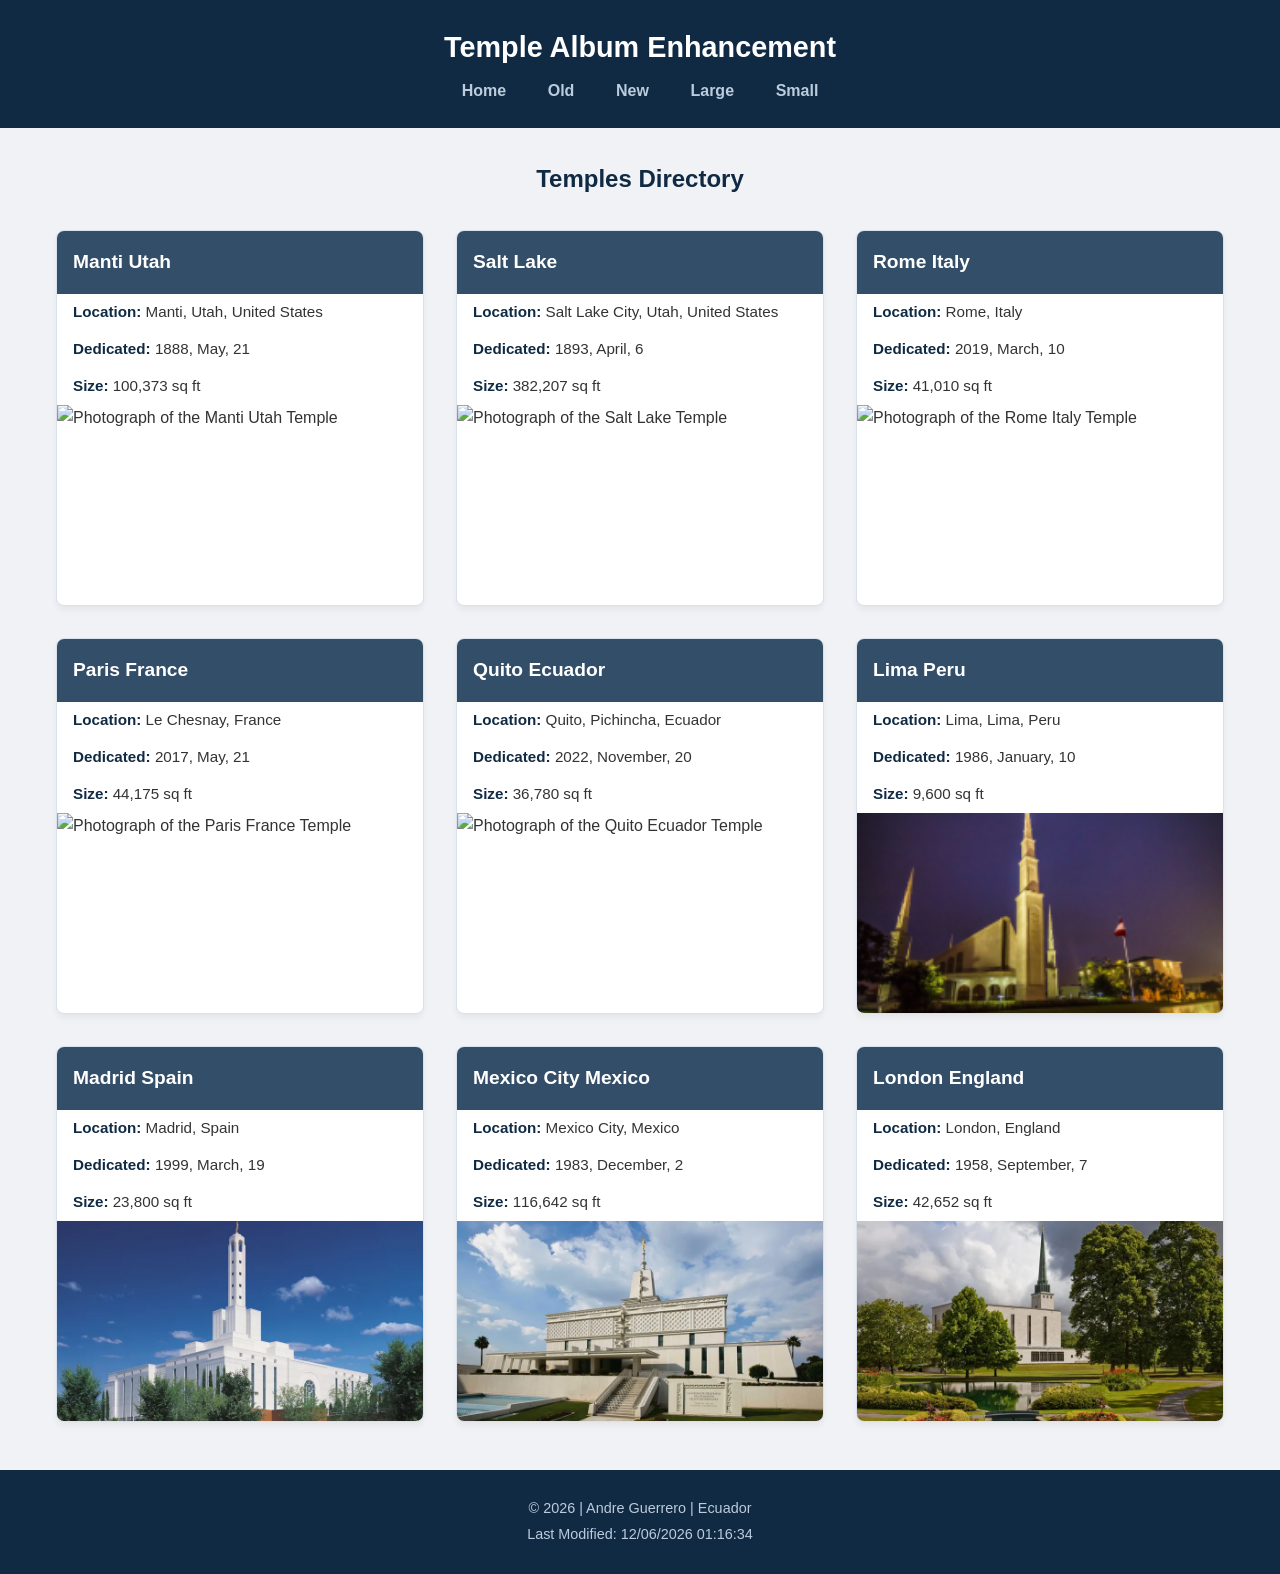
==== filtered-temples.html @ b5c039dc "updates 3" ====
<!DOCTYPE html>
<html lang="en">
<head>
    <meta charset="UTF-8">
    <meta name="viewport" content="width=device-width, initial-scale=1.0">
    <title>W04 Assignment: Filtered Temples</title>
    <meta name="description" content="Dynamic Temple Album Enhancement webpage using JavaScript array filtering and native lazy loading for WDD 131.">
    <meta name="author" content="Andre Guerrero">
    <link rel="stylesheet" href="styles/filtered-temples.css">
    <script src="scripts/filtered-temples.js" defer></script>
</head>
<body>
    <header>
        <h1>Temple Album Enhancement</h1>
        <nav>
            <ul>
                <li><a href="#" id="home">Home</a></li>
                <li><a href="#" id="old">Old</a></li>
                <li><a href="#" id="new">New</a></li>
                <li><a href="#" id="large">Large</a></li>
                <li><a href="#" id="small">Small</a></li>
            </ul>
        </nav>
    </header>

    <main>
        <h2>Temples Directory</h2>
        <div id="temple-cards-container"></div>
    </main>

    <footer>
        <p>&copy; <span id="currentyear"></span> | Andre Guerrero | Ecuador</p>
        <p>Last Modified: <span id="lastModified"></span></p>
    </footer>
</body>
</html>
---- styles/filtered-temples.css ----
/* Resets básicos */
* {
    margin: 0;
    padding: 0;
    box-sizing: border-box;
}

body {
    font-family: 'Segoe UI', Arial, sans-serif;
    line-height: 1.6;
    background-color: #f0f2f5;
    color: #333;
}

header {
    background-color: #102a43;
    color: white;
    padding: 1.5rem 1rem;
    text-align: center;
}

header h1 {
    margin-bottom: 0.5rem;
    font-size: 1.8rem;
}

nav ul {
    list-style: none;
    display: flex;
    justify-content: center;
    flex-wrap: wrap;
    gap: 1rem;
}

nav a {
    color: #bcccdc;
    text-decoration: none;
    font-weight: bold;
    padding: 0.4rem 0.8rem;
    transition: color 0.3s, background-color 0.3s;
}

nav a:hover {
    color: white;
    background-color: #243b53;
    border-radius: 4px;
}

main {
    max-width: 1200px;
    margin: 2rem auto;
    padding: 0 1rem;
}

main h2 {
    text-align: center;
    margin-bottom: 2rem;
    color: #102a43;
}

/* Contenedor Grid Responsivo */
#temple-cards-container {
    display: grid;
    grid-template-columns: repeat(auto-fit, minmax(280px, 1fr));
    gap: 2rem;
}

/* Estilos de las Tarjetas Dinámicas */
.temple-card {
    background: white;
    border: 1px solid #d9e2ec;
    border-radius: 8px;
    overflow: hidden;
    box-shadow: 0 4px 6px rgba(0, 0, 0, 0.05);
    display: flex;
    flex-direction: column;
}

.temple-card h3 {
    background-color: #334e68;
    color: white;
    padding: 1rem;
    font-size: 1.2rem;
}

.temple-card p {
    padding: 0.4rem 1rem;
    font-size: 0.95rem;
}

.temple-card p span {
    font-weight: bold;
    color: #102a43;
}

.temple-card img {
    width: 100%;
    height: 200px;
    object-fit: cover;
    margin-top: auto; /* Empuja la imagen siempre al fondo de la tarjeta */
    display: block;
}

footer {
    background-color: #102a43;
    color: #bcccdc;
    text-align: center;
    padding: 1.5rem 1rem;
    margin-top: 3rem;
    font-size: 0.9rem;
}

footer p {
    margin: 0.2rem 0;
}
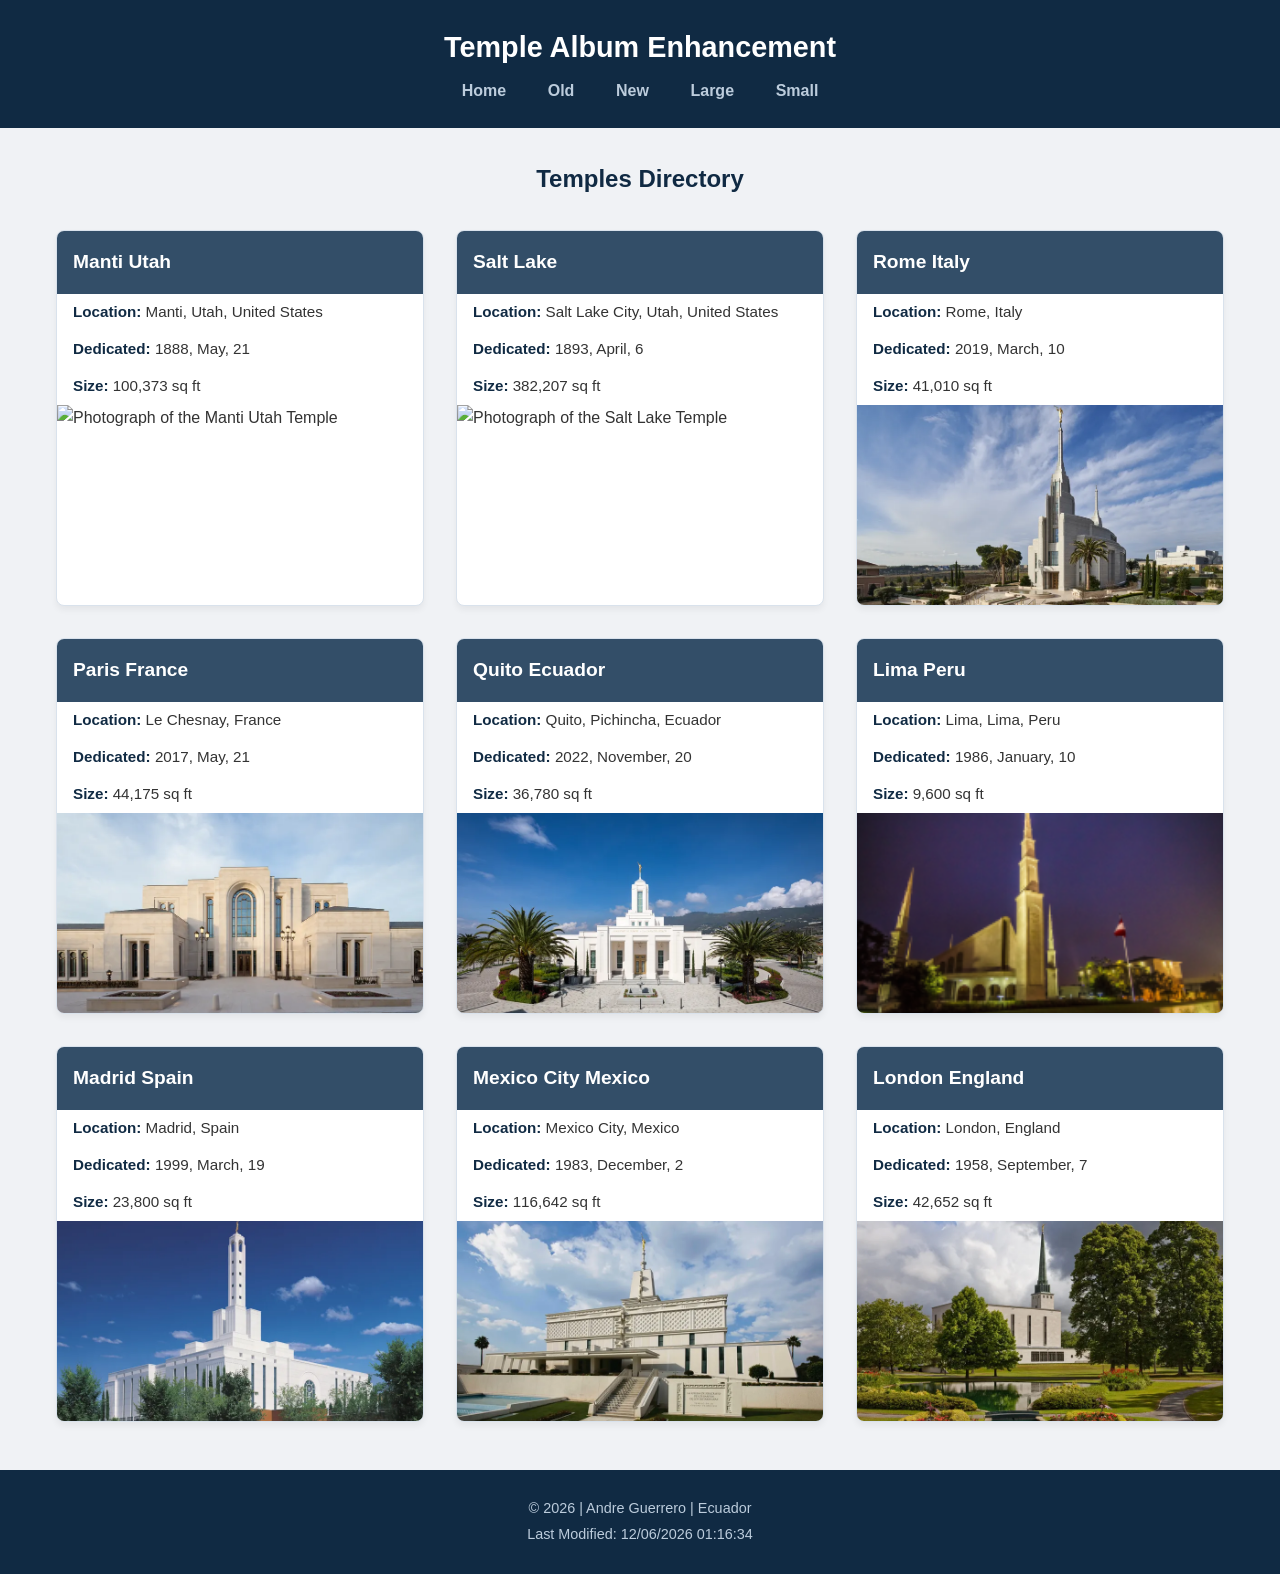
==== commit 5a4947fd: "3.3" ====
--- a/filtered-temples.html
+++ b/filtered-temples.html
@@ -6,8 +6,9 @@
     <title>W04 Assignment: Filtered Temples</title>
     <meta name="description" content="Dynamic Temple Album Enhancement webpage using JavaScript array filtering and native lazy loading for WDD 131.">
     <meta name="author" content="Andre Guerrero">
-    <link rel="stylesheet" href="styles/filtered-temples.css">
-    <script src="scripts/filtered-temples.js" defer></script>
+    <link rel="stylesheet" href="./styles/filtered-temples.css">
+   
+    <script src="./scripts/filtered-temples.js" defer></script>
 </head>
 <body>
     <header>
@@ -25,6 +26,7 @@
 
     <main>
         <h2>Temples Directory</h2>
+        <!-- Contenedor crucial para inyectar las tarjetas -->
         <div id="temple-cards-container"></div>
     </main>
 
--- a/styles/filtered-temples.css
+++ b/styles/filtered-temples.css
@@ -1,4 +1,4 @@
-/* Resets básicos */
+
 * {
     margin: 0;
     padding: 0;
@@ -58,14 +58,14 @@
     color: #102a43;
 }
 
-/* Contenedor Grid Responsivo */
+
 #temple-cards-container {
     display: grid;
     grid-template-columns: repeat(auto-fit, minmax(280px, 1fr));
     gap: 2rem;
 }
 
-/* Estilos de las Tarjetas Dinámicas */
+
 .temple-card {
     background: white;
     border: 1px solid #d9e2ec;
@@ -97,7 +97,7 @@
     width: 100%;
     height: 200px;
     object-fit: cover;
-    margin-top: auto; /* Empuja la imagen siempre al fondo de la tarjeta */
+    margin-top: auto; 
     display: block;
 }
 
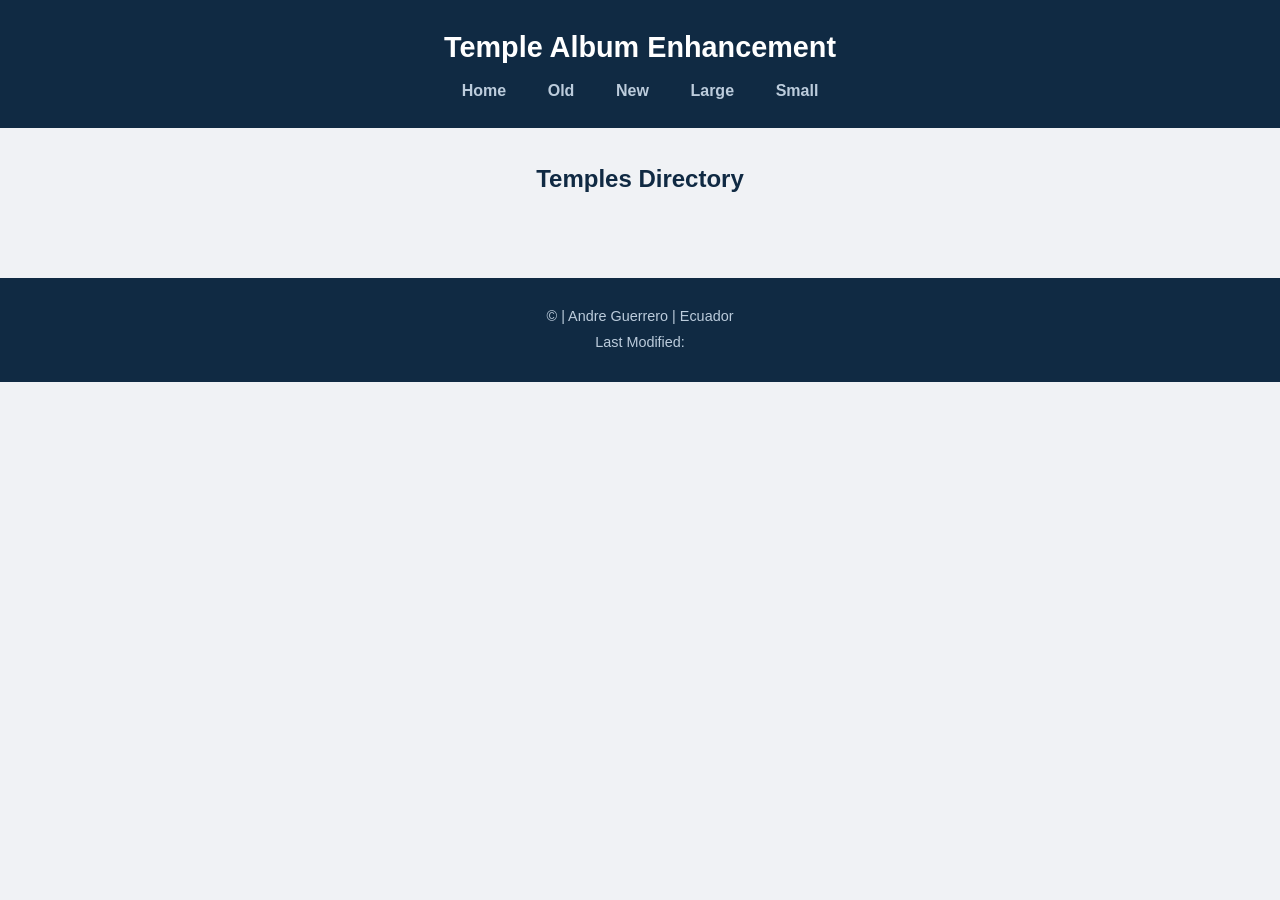
==== commit b7592989: "updates 3.4" ====
--- a/filtered-temples.html
+++ b/filtered-temples.html
@@ -26,7 +26,7 @@
 
     <main>
         <h2>Temples Directory</h2>
-        <!-- Contenedor crucial para inyectar las tarjetas -->
+        
         <div id="temple-cards-container"></div>
     </main>
 
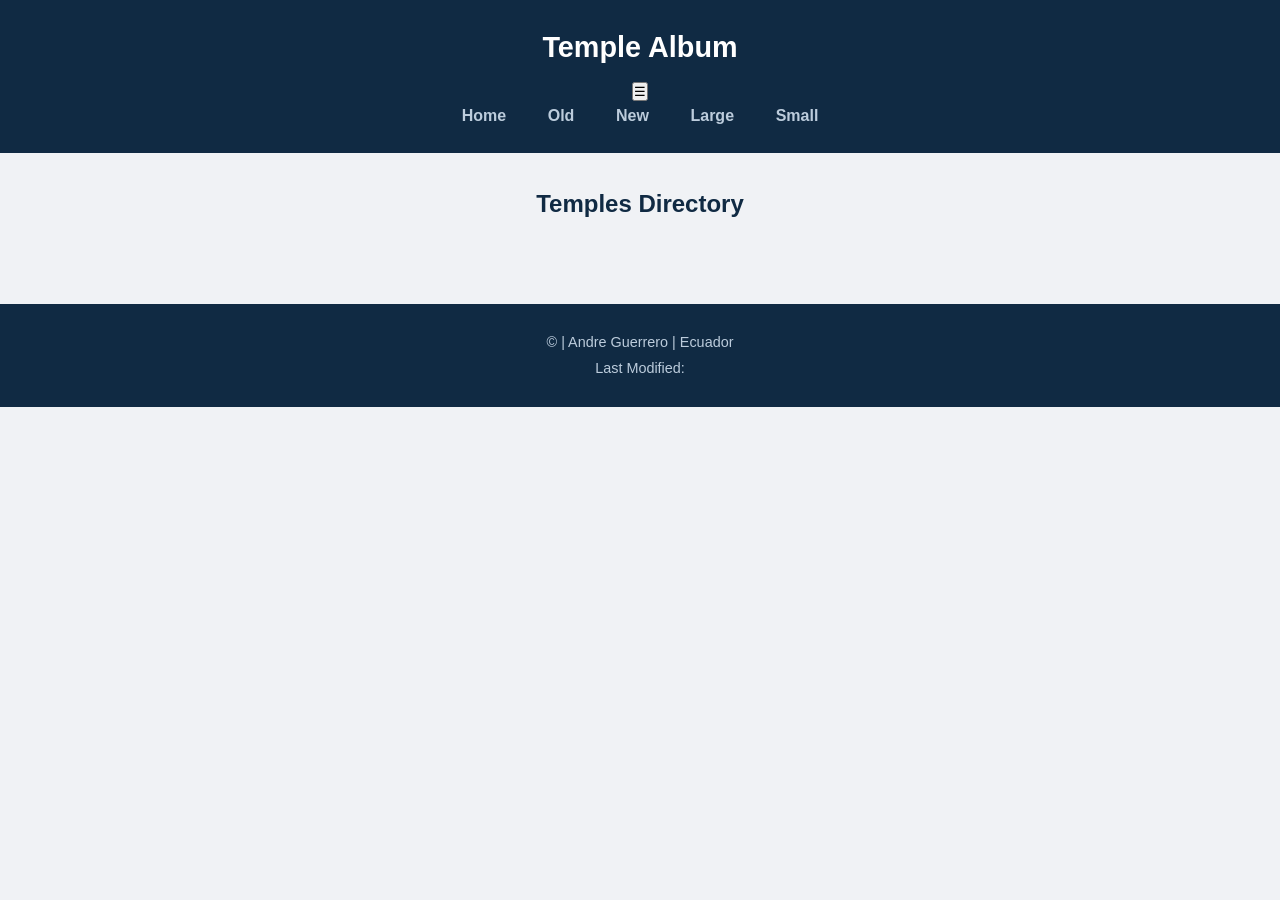
==== commit 63e267a8: "updates 3.5" ====
--- a/filtered-temples.html
+++ b/filtered-temples.html
@@ -7,14 +7,15 @@
     <meta name="description" content="Dynamic Temple Album Enhancement webpage using JavaScript array filtering and native lazy loading for WDD 131.">
     <meta name="author" content="Andre Guerrero">
     <link rel="stylesheet" href="./styles/filtered-temples.css">
-   
     <script src="./scripts/filtered-temples.js" defer></script>
 </head>
 <body>
     <header>
-        <h1>Temple Album Enhancement</h1>
+        <h1>Temple Album</h1>
+        <button id="menu" aria-label="Toggle Menu">&#9776;</button>
+        
         <nav>
-            <ul>
+            <ul class="navigation">
                 <li><a href="#" id="home">Home</a></li>
                 <li><a href="#" id="old">Old</a></li>
                 <li><a href="#" id="new">New</a></li>
@@ -26,7 +27,6 @@
 
     <main>
         <h2>Temples Directory</h2>
-        
         <div id="temple-cards-container"></div>
     </main>
 
